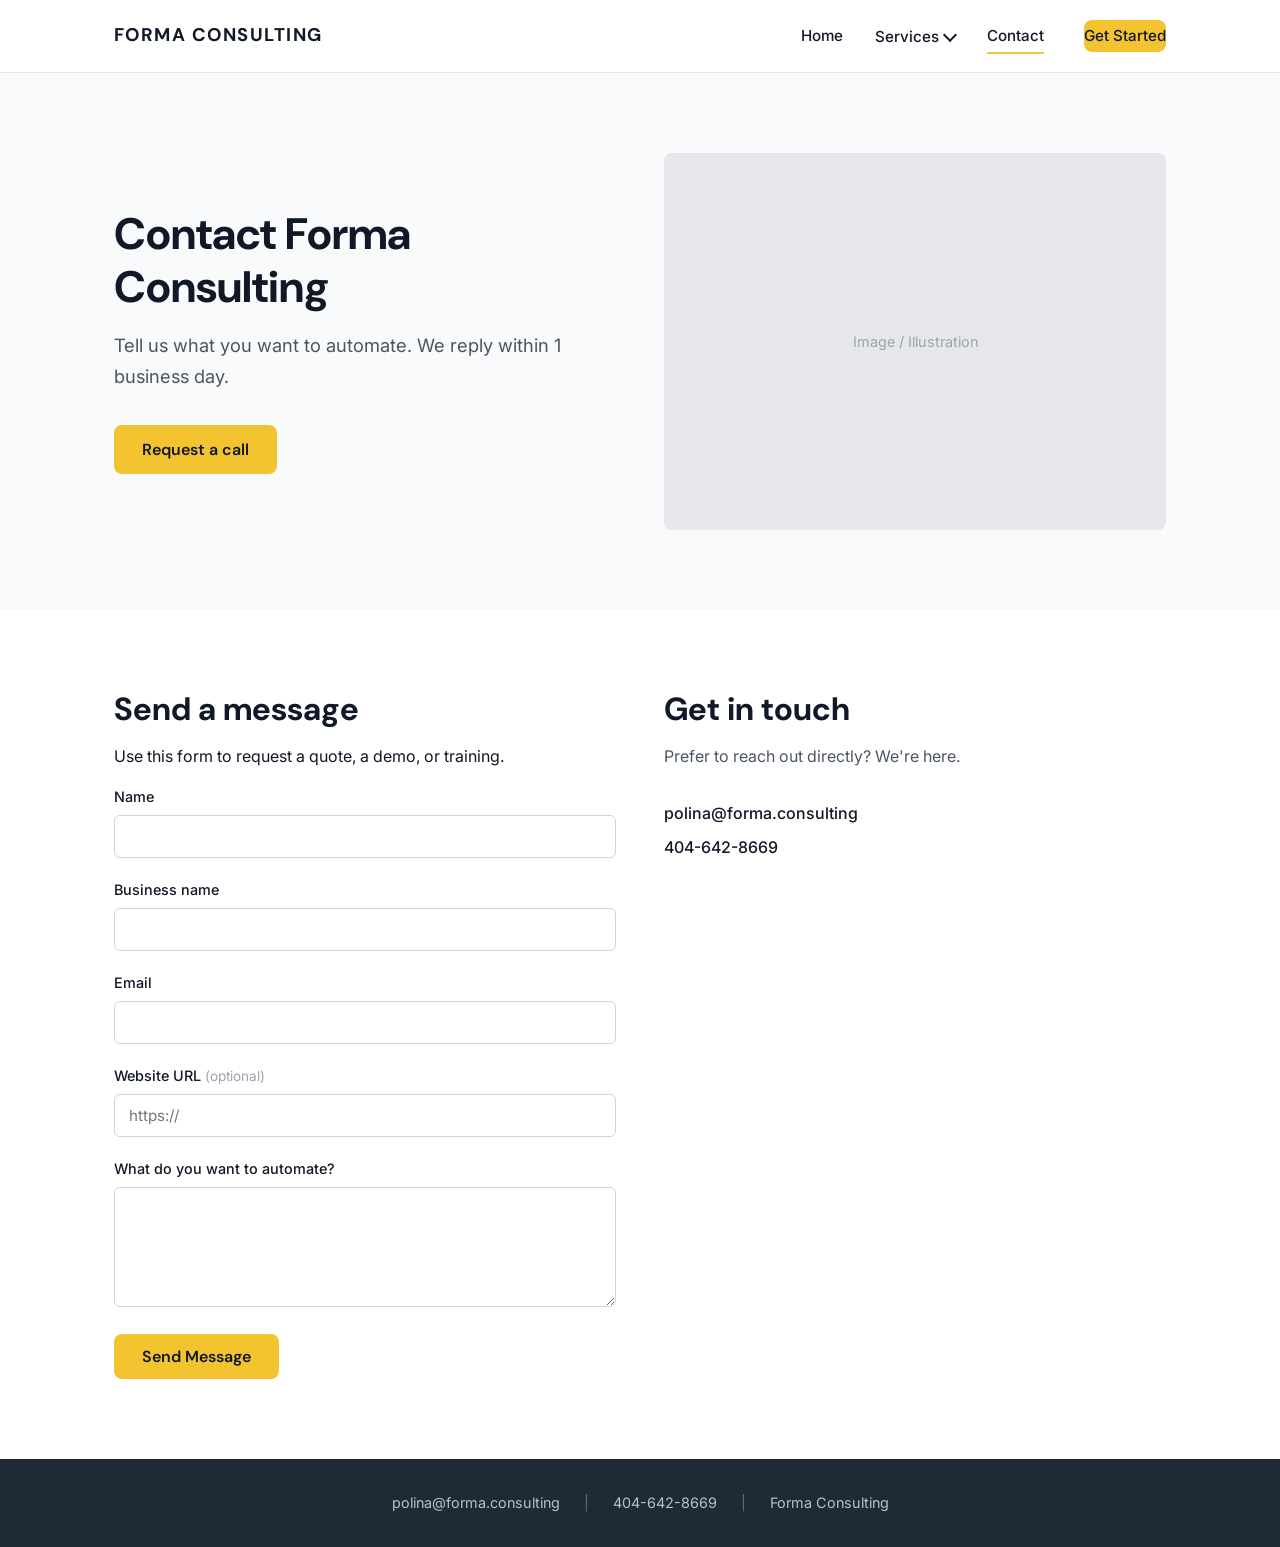
==== contact.html @ 313da45f "initial commit" ====
<!DOCTYPE html>
<html lang="en">
<head>
  <meta charset="UTF-8">
  <meta name="viewport" content="width=device-width, initial-scale=1.0">
  <title>Contact — Forma Consulting</title>
  <meta name="description" content="Tell us what you want to automate. Contact Forma Consulting for a free consultation.">
  <link rel="stylesheet" href="styles.css">
</head>
<body>
  <header class="site-header" role="banner">
    <div class="container nav-inner">
      <a href="index.html" class="logo">FORMA CONSULTING</a>
      <nav class="nav-links" role="navigation" aria-label="Main navigation">
        <a href="index.html">Home</a>
        <div class="dropdown">
          <button class="dropdown-toggle" aria-expanded="false" aria-haspopup="true">Services <span class="dropdown-arrow"></span></button>
          <div class="dropdown-menu" role="menu">
            <a href="services/marketing.html" role="menuitem">Marketing Automation</a>
            <a href="services/sales.html" role="menuitem">Sales Automation</a>
            <a href="services/operations.html" role="menuitem">Operations &amp; Customer Service</a>
            <a href="services/training.html" role="menuitem">Training &amp; Education</a>
          </div>
        </div>
        <a href="contact.html" class="active">Contact</a>
        <a href="contact.html#form" class="btn btn-primary nav-cta">Get Started</a>
      </nav>
      <button class="hamburger" aria-label="Open menu"><span></span><span></span><span></span></button>
    </div>
    <div class="mobile-nav">
      <a href="index.html">Home</a>
      <button class="mobile-services-toggle">Services <span class="dropdown-arrow"></span></button>
      <div class="mobile-dropdown">
        <a href="services/marketing.html">Marketing Automation</a>
        <a href="services/sales.html">Sales Automation</a>
        <a href="services/operations.html">Operations &amp; Customer Service</a>
        <a href="services/training.html">Training &amp; Education</a>
      </div>
      <a href="contact.html" class="active">Contact</a>
      <a href="contact.html#form" class="btn btn-primary">Get Started</a>
    </div>
  </header>

  <section class="hero">
    <div class="container hero-grid">
      <div>
        <h1>Contact Forma Consulting</h1>
        <p class="hero-sub">Tell us what you want to automate. We reply within 1 business day.</p>
        <a href="#form" class="btn btn-primary">Request a call</a>
      </div>
      <div class="hero-image" aria-hidden="true">Image / Illustration</div>
    </div>
  </section>

  <section id="form">
    <div class="container">
      <div class="contact-grid">
        <div>
          <h2>Send a message</h2>
          <p>Use this form to request a quote, a demo, or training.</p>
          <form id="contact-form" novalidate>
            <div class="form-group">
              <label for="name">Name</label>
              <input type="text" id="name" name="name" required autocomplete="name">
            </div>
            <div class="form-group">
              <label for="businessName">Business name</label>
              <input type="text" id="businessName" name="businessName" required autocomplete="organization">
            </div>
            <div class="form-group">
              <label for="email">Email</label>
              <input type="email" id="email" name="email" required autocomplete="email">
            </div>
            <div class="form-group">
              <label for="website">Website URL <span class="optional">(optional)</span></label>
              <input type="url" id="website" name="website" autocomplete="url" placeholder="https://">
            </div>
            <div class="form-group">
              <label for="message">What do you want to automate?</label>
              <textarea id="message" name="message" required></textarea>
            </div>
            <button type="submit" class="btn btn-primary">Send Message</button>
          </form>
          <div class="form-success" role="alert">
            <strong>Message sent!</strong> We'll get back to you within 1 business day.
          </div>
        </div>
        <div class="contact-info">
          <h2>Get in touch</h2>
          <p>Prefer to reach out directly? We're here.</p>
          <div class="contact-details">
            <a href="mailto:polina@forma.consulting">polina@forma.consulting</a>
            <a href="tel:+14046428669">404-642-8669</a>
          </div>
        </div>
      </div>
    </div>
  </section>

  <footer class="site-footer" role="contentinfo">
    <div class="container footer-inner">
      <span>polina@forma.consulting</span><span class="footer-sep">|</span>
      <span>404-642-8669</span><span class="footer-sep">|</span>
      <span>Forma Consulting</span>
    </div>
  </footer>
  <script src="script.js"></script>
</body>
</html>
---- styles.css ----
/* ============================================
   Forma Consulting — Global Styles
   ============================================ */

/* Google Fonts */
@import url('https://fonts.googleapis.com/css2?family=DM+Sans:wght@500;600;700&family=Inter:wght@400;500&display=swap');

/* CSS Custom Properties */
:root {
  --gold: #f4c430;
  --gold-hover: #d9ad1f;
  --slate: #1f2a37;
  --charcoal: #111827;
  --light-gray: #e5e7eb;
  --white: #ffffff;
  --max-width: 1100px;
  --font-heading: 'DM Sans', system-ui, -apple-system, sans-serif;
  --font-body: 'Inter', system-ui, -apple-system, sans-serif;
  --radius: 8px;
  --shadow-card: 0 1px 3px rgba(0,0,0,0.08), 0 1px 2px rgba(0,0,0,0.06);
  --shadow-card-hover: 0 4px 12px rgba(0,0,0,0.1);
  --transition: 0.2s ease;
}

/* Reset */
*, *::before, *::after { box-sizing: border-box; margin: 0; padding: 0; }

html { scroll-behavior: smooth; }

body {
  font-family: var(--font-body);
  font-weight: 400;
  color: var(--charcoal);
  line-height: 1.6;
  background: var(--white);
  -webkit-font-smoothing: antialiased;
}

img { max-width: 100%; display: block; }
a { text-decoration: none; color: inherit; }
ul { list-style: none; }

/* Typography */
h1, h2, h3, h4 {
  font-family: var(--font-heading);
  font-weight: 700;
  line-height: 1.2;
  color: var(--charcoal);
}

h1 { font-size: 2.75rem; }
h2 { font-size: 2rem; margin-bottom: 1rem; }
h3 { font-size: 1.25rem; margin-bottom: 0.5rem; }

p { margin-bottom: 1rem; color: var(--charcoal); }

/* Container */
.container {
  max-width: var(--max-width);
  margin: 0 auto;
  padding: 0 1.5rem;
}

/* Buttons */
.btn {
  display: inline-block;
  font-family: var(--font-heading);
  font-weight: 600;
  font-size: 1rem;
  padding: 0.75rem 1.75rem;
  border-radius: var(--radius);
  border: none;
  cursor: pointer;
  transition: background var(--transition), transform var(--transition);
}

.btn-primary {
  background: var(--gold);
  color: var(--charcoal);
}

.btn-primary:hover {
  background: var(--gold-hover);
  transform: translateY(-1px);
}

.btn-outline {
  background: transparent;
  color: var(--charcoal);
  border: 2px solid var(--charcoal);
}

.btn-outline:hover {
  background: var(--charcoal);
  color: var(--white);
}

/* ============================================
   HEADER / NAV
   ============================================ */
.site-header {
  position: sticky;
  top: 0;
  z-index: 100;
  background: var(--white);
  border-bottom: 1px solid var(--light-gray);
  transition: box-shadow var(--transition);
}

.site-header.scrolled {
  box-shadow: 0 2px 8px rgba(0,0,0,0.06);
}

.nav-inner {
  display: flex;
  align-items: center;
  justify-content: space-between;
  height: 72px;
}

.logo {
  font-family: var(--font-heading);
  font-weight: 700;
  font-size: 1.15rem;
  letter-spacing: 0.08em;
  text-transform: uppercase;
  color: var(--charcoal);
}

.nav-links {
  display: flex;
  align-items: center;
  gap: 2rem;
}

.nav-links a {
  font-family: var(--font-body);
  font-weight: 500;
  font-size: 0.95rem;
  color: var(--charcoal);
  position: relative;
  padding: 0.25rem 0;
  transition: color var(--transition);
}

.nav-links a:hover { color: var(--gold-hover); }

.nav-links a.active::after {
  content: '';
  position: absolute;
  bottom: -2px;
  left: 0;
  right: 0;
  height: 2px;
  background: var(--gold);
  border-radius: 1px;
}

/* Services dropdown */
.dropdown {
  position: relative;
}

.dropdown-toggle {
  display: flex;
  align-items: center;
  gap: 0.35rem;
  cursor: pointer;
  background: none;
  border: none;
  font-family: var(--font-body);
  font-weight: 500;
  font-size: 0.95rem;
  color: var(--charcoal);
  padding: 0.25rem 0;
}

.dropdown-toggle:hover { color: var(--gold-hover); }

.dropdown-toggle.active::after {
  content: '';
  position: absolute;
  bottom: -2px;
  left: 0;
  right: 0;
  height: 2px;
  background: var(--gold);
  border-radius: 1px;
}

.dropdown-arrow {
  width: 10px;
  height: 10px;
  border-right: 2px solid currentColor;
  border-bottom: 2px solid currentColor;
  transform: rotate(45deg);
  margin-top: -3px;
  transition: transform var(--transition);
}

.dropdown.open .dropdown-arrow {
  transform: rotate(-135deg);
  margin-top: 3px;
}

.dropdown-menu {
  position: absolute;
  top: calc(100% + 0.75rem);
  left: 50%;
  transform: translateX(-50%);
  background: var(--white);
  border: 1px solid var(--light-gray);
  border-radius: var(--radius);
  box-shadow: 0 8px 24px rgba(0,0,0,0.1);
  min-width: 240px;
  padding: 0.5rem 0;
  opacity: 0;
  visibility: hidden;
  transition: opacity var(--transition), visibility var(--transition);
}

.dropdown.open .dropdown-menu {
  opacity: 1;
  visibility: visible;
}

.dropdown-menu a {
  display: block;
  padding: 0.6rem 1.25rem;
  font-size: 0.9rem;
  transition: background var(--transition);
}

.dropdown-menu a:hover {
  background: #f9fafb;
  color: var(--gold-hover);
}

.nav-cta {
  margin-left: 0.5rem;
}

/* Hamburger */
.hamburger {
  display: none;
  background: none;
  border: none;
  cursor: pointer;
  width: 28px;
  height: 24px;
  position: relative;
  z-index: 110;
}

.hamburger span {
  display: block;
  width: 100%;
  height: 2px;
  background: var(--charcoal);
  position: absolute;
  left: 0;
  transition: all 0.3s;
}

.hamburger span:nth-child(1) { top: 2px; }
.hamburger span:nth-child(2) { top: 11px; }
.hamburger span:nth-child(3) { top: 20px; }

.hamburger.open span:nth-child(1) { top: 11px; transform: rotate(45deg); }
.hamburger.open span:nth-child(2) { opacity: 0; }
.hamburger.open span:nth-child(3) { top: 11px; transform: rotate(-45deg); }

/* Mobile nav */
.mobile-nav {
  display: none;
  position: fixed;
  top: 72px;
  left: 0;
  right: 0;
  bottom: 0;
  background: var(--white);
  padding: 2rem 1.5rem;
  z-index: 99;
  overflow-y: auto;
}

.mobile-nav.open { display: block; }

.mobile-nav a,
.mobile-nav button {
  display: block;
  font-family: var(--font-body);
  font-weight: 500;
  font-size: 1.1rem;
  color: var(--charcoal);
  padding: 0.75rem 0;
  border: none;
  background: none;
  cursor: pointer;
  width: 100%;
  text-align: left;
}

.mobile-nav a.active { color: var(--gold); }

.mobile-services-toggle {
  display: flex;
  align-items: center;
  justify-content: space-between;
}

.mobile-dropdown {
  display: none;
  padding-left: 1rem;
}

.mobile-dropdown.open { display: block; }

.mobile-dropdown a {
  font-size: 1rem;
  padding: 0.5rem 0;
  color: #4b5563;
}

.mobile-nav .btn {
  margin-top: 1rem;
  text-align: center;
  width: 100%;
}

/* ============================================
   FOOTER
   ============================================ */
.site-footer {
  background: var(--slate);
  color: rgba(255,255,255,0.7);
  padding: 2rem 0;
  margin-top: 0;
}

.footer-inner {
  display: flex;
  align-items: center;
  justify-content: center;
  gap: 1.5rem;
  flex-wrap: wrap;
  font-size: 0.9rem;
}

.footer-sep { color: rgba(255,255,255,0.3); }

/* ============================================
   SECTIONS
   ============================================ */
section { padding: 5rem 0; }

.section-light { background: #f9fafb; }

.section-title {
  text-align: center;
  margin-bottom: 3rem;
}

/* ============================================
   HERO
   ============================================ */
.hero {
  background: #f9fafb;
  padding: 5rem 0;
}

.hero-grid {
  display: grid;
  grid-template-columns: 1fr 1fr;
  gap: 3rem;
  align-items: center;
}

.hero h1 { margin-bottom: 1rem; }

.hero-sub {
  font-size: 1.15rem;
  color: #4b5563;
  margin-bottom: 2rem;
  line-height: 1.7;
}

.hero-image {
  background: var(--light-gray);
  border-radius: var(--radius);
  aspect-ratio: 4/3;
  display: flex;
  align-items: center;
  justify-content: center;
  color: #9ca3af;
  font-size: 0.9rem;
}

/* ============================================
   SERVICE CARDS (Home page)
   ============================================ */
.service-cards {
  display: grid;
  grid-template-columns: repeat(4, 1fr);
  gap: 1.5rem;
}

.service-card {
  background: var(--white);
  border: 1px solid var(--light-gray);
  border-radius: var(--radius);
  padding: 1.75rem;
  transition: box-shadow var(--transition), transform var(--transition);
}

.service-card:hover {
  box-shadow: var(--shadow-card-hover);
  transform: translateY(-2px);
}

.service-card-icon {
  width: 12px;
  height: 12px;
  background: #0d9488;
  border-radius: 50%;
  margin-bottom: 1rem;
}

.service-card h3 {
  font-size: 1.05rem;
  margin-bottom: 0.5rem;
}

.service-card p {
  font-size: 0.9rem;
  color: #4b5563;
  margin-bottom: 1rem;
  line-height: 1.5;
}

.service-card .learn-more {
  font-weight: 500;
  font-size: 0.9rem;
  color: var(--charcoal);
  transition: color var(--transition);
}

.service-card .learn-more:hover { color: var(--gold-hover); }

/* ============================================
   HOW IT WORKS (steps)
   ============================================ */
.steps-grid {
  display: grid;
  grid-template-columns: repeat(3, 1fr);
  gap: 1.5rem;
}

.steps-grid.four-col {
  grid-template-columns: repeat(4, 1fr);
}

.step-card {
  background: var(--white);
  border: 1px solid var(--light-gray);
  border-radius: var(--radius);
  padding: 1.75rem;
}

.step-number {
  font-family: var(--font-heading);
  font-weight: 700;
  font-size: 1rem;
  color: var(--charcoal);
  margin-bottom: 0.5rem;
}

.step-card h3 { font-size: 1rem; margin-bottom: 0.5rem; }
.step-card p { font-size: 0.9rem; color: #4b5563; margin-bottom: 0; }

/* ============================================
   TRUST / PROOF
   ============================================ */
.trust-points {
  display: flex;
  gap: 2.5rem;
  justify-content: center;
  flex-wrap: wrap;
}

.trust-point {
  text-align: center;
  max-width: 280px;
}

.trust-point strong {
  display: block;
  font-family: var(--font-heading);
  font-size: 1.1rem;
  margin-bottom: 0.35rem;
}

.trust-point p {
  font-size: 0.9rem;
  color: #4b5563;
  margin-bottom: 0;
}

/* ============================================
   CTA BANNER
   ============================================ */
.cta-banner {
  background: var(--slate);
  padding: 4rem 0;
  text-align: center;
}

.cta-banner h2 {
  color: var(--white);
  margin-bottom: 1.5rem;
}

.cta-banner p {
  color: rgba(255,255,255,0.7);
  margin-bottom: 1.5rem;
}

/* ============================================
   SERVICE PAGE — Benefits / What You Get
   ============================================ */
.benefits-list {
  max-width: 700px;
}

.benefit-item {
  display: flex;
  align-items: flex-start;
  gap: 0.75rem;
  margin-bottom: 1.25rem;
}

.benefit-dot {
  width: 10px;
  height: 10px;
  min-width: 10px;
  background: #0d9488;
  border-radius: 50%;
  margin-top: 0.45rem;
}

.benefit-item p { margin-bottom: 0; color: var(--charcoal); }

/* ============================================
   CAPABILITY CARDS (Operations page)
   ============================================ */
.capability-cards {
  display: grid;
  grid-template-columns: repeat(3, 1fr);
  gap: 1.5rem;
}

.capability-card {
  background: var(--white);
  border: 1px solid var(--light-gray);
  border-radius: var(--radius);
  padding: 1.75rem;
  text-align: center;
}

.capability-card h3 { margin-bottom: 0.5rem; }
.capability-card p { font-size: 0.9rem; color: #4b5563; margin-bottom: 0; }

/* ============================================
   OFFER BLOCKS (Training page)
   ============================================ */
.offer-blocks {
  display: grid;
  grid-template-columns: repeat(3, 1fr);
  gap: 1.5rem;
}

.offer-block {
  background: var(--white);
  border: 1px solid var(--light-gray);
  border-radius: var(--radius);
  padding: 2rem;
}

.offer-block h3 { margin-bottom: 0.5rem; }
.offer-block p { font-size: 0.9rem; color: #4b5563; margin-bottom: 0; }

/* ============================================
   TESTIMONIAL
   ============================================ */
.testimonial-box {
  background: #f9fafb;
  border: 1px solid var(--light-gray);
  border-radius: var(--radius);
  padding: 2rem;
  max-width: 700px;
}

.testimonial-box blockquote {
  font-size: 1rem;
  font-style: italic;
  color: var(--charcoal);
  margin-bottom: 0.75rem;
  line-height: 1.6;
}

.testimonial-box cite {
  font-style: normal;
  font-size: 0.9rem;
  color: #6b7280;
}

/* ============================================
   CONTACT FORM
   ============================================ */
.contact-grid {
  display: grid;
  grid-template-columns: 1fr 1fr;
  gap: 3rem;
  align-items: start;
}

.contact-info h2 { margin-bottom: 1rem; }

.contact-info p {
  color: #4b5563;
  margin-bottom: 1.5rem;
}

.contact-details {
  margin-top: 2rem;
}

.contact-details a {
  display: block;
  font-weight: 500;
  color: var(--charcoal);
  margin-bottom: 0.5rem;
  transition: color var(--transition);
}

.contact-details a:hover { color: var(--gold-hover); }

.form-group {
  margin-bottom: 1.25rem;
}

.form-group label {
  display: block;
  font-weight: 500;
  font-size: 0.9rem;
  margin-bottom: 0.4rem;
  color: var(--charcoal);
}

.form-group input,
.form-group textarea,
.form-group select {
  width: 100%;
  padding: 0.7rem 0.9rem;
  font-family: var(--font-body);
  font-size: 0.95rem;
  border: 1px solid #d1d5db;
  border-radius: 6px;
  background: var(--white);
  transition: border-color var(--transition), box-shadow var(--transition);
}

.form-group input:focus,
.form-group textarea:focus {
  outline: none;
  border-color: var(--gold);
  box-shadow: 0 0 0 3px rgba(244,196,48,0.15);
}

.form-group textarea { resize: vertical; min-height: 120px; }

.form-group .optional {
  font-weight: 400;
  color: #9ca3af;
  font-size: 0.85rem;
}

.form-success {
  display: none;
  background: #ecfdf5;
  border: 1px solid #a7f3d0;
  border-radius: var(--radius);
  padding: 1.25rem;
  color: #065f46;
  font-weight: 500;
}

.form-success.show { display: block; }

/* ============================================
   RESPONSIVE
   ============================================ */
@media (max-width: 1024px) {
  .service-cards { grid-template-columns: repeat(2, 1fr); }
  .steps-grid.four-col { grid-template-columns: repeat(2, 1fr); }
}

@media (max-width: 768px) {
  h1 { font-size: 2rem; }
  h2 { font-size: 1.5rem; }
  section { padding: 3.5rem 0; }

  /* Nav */
  .nav-links { display: none; }
  .hamburger { display: block; }

  /* Hero */
  .hero { padding: 3rem 0; }
  .hero-grid {
    grid-template-columns: 1fr;
    gap: 2rem;
  }
  .hero-image { order: -1; aspect-ratio: 16/9; }

  /* Cards */
  .service-cards { grid-template-columns: 1fr; }
  .steps-grid { grid-template-columns: 1fr; }
  .steps-grid.four-col { grid-template-columns: 1fr; }
  .capability-cards { grid-template-columns: 1fr; }
  .offer-blocks { grid-template-columns: 1fr; }

  /* Contact */
  .contact-grid { grid-template-columns: 1fr; }

  /* Trust */
  .trust-points { flex-direction: column; align-items: center; }
}

@media (max-width: 480px) {
  h1 { font-size: 1.75rem; }
  .btn { width: 100%; text-align: center; }
}
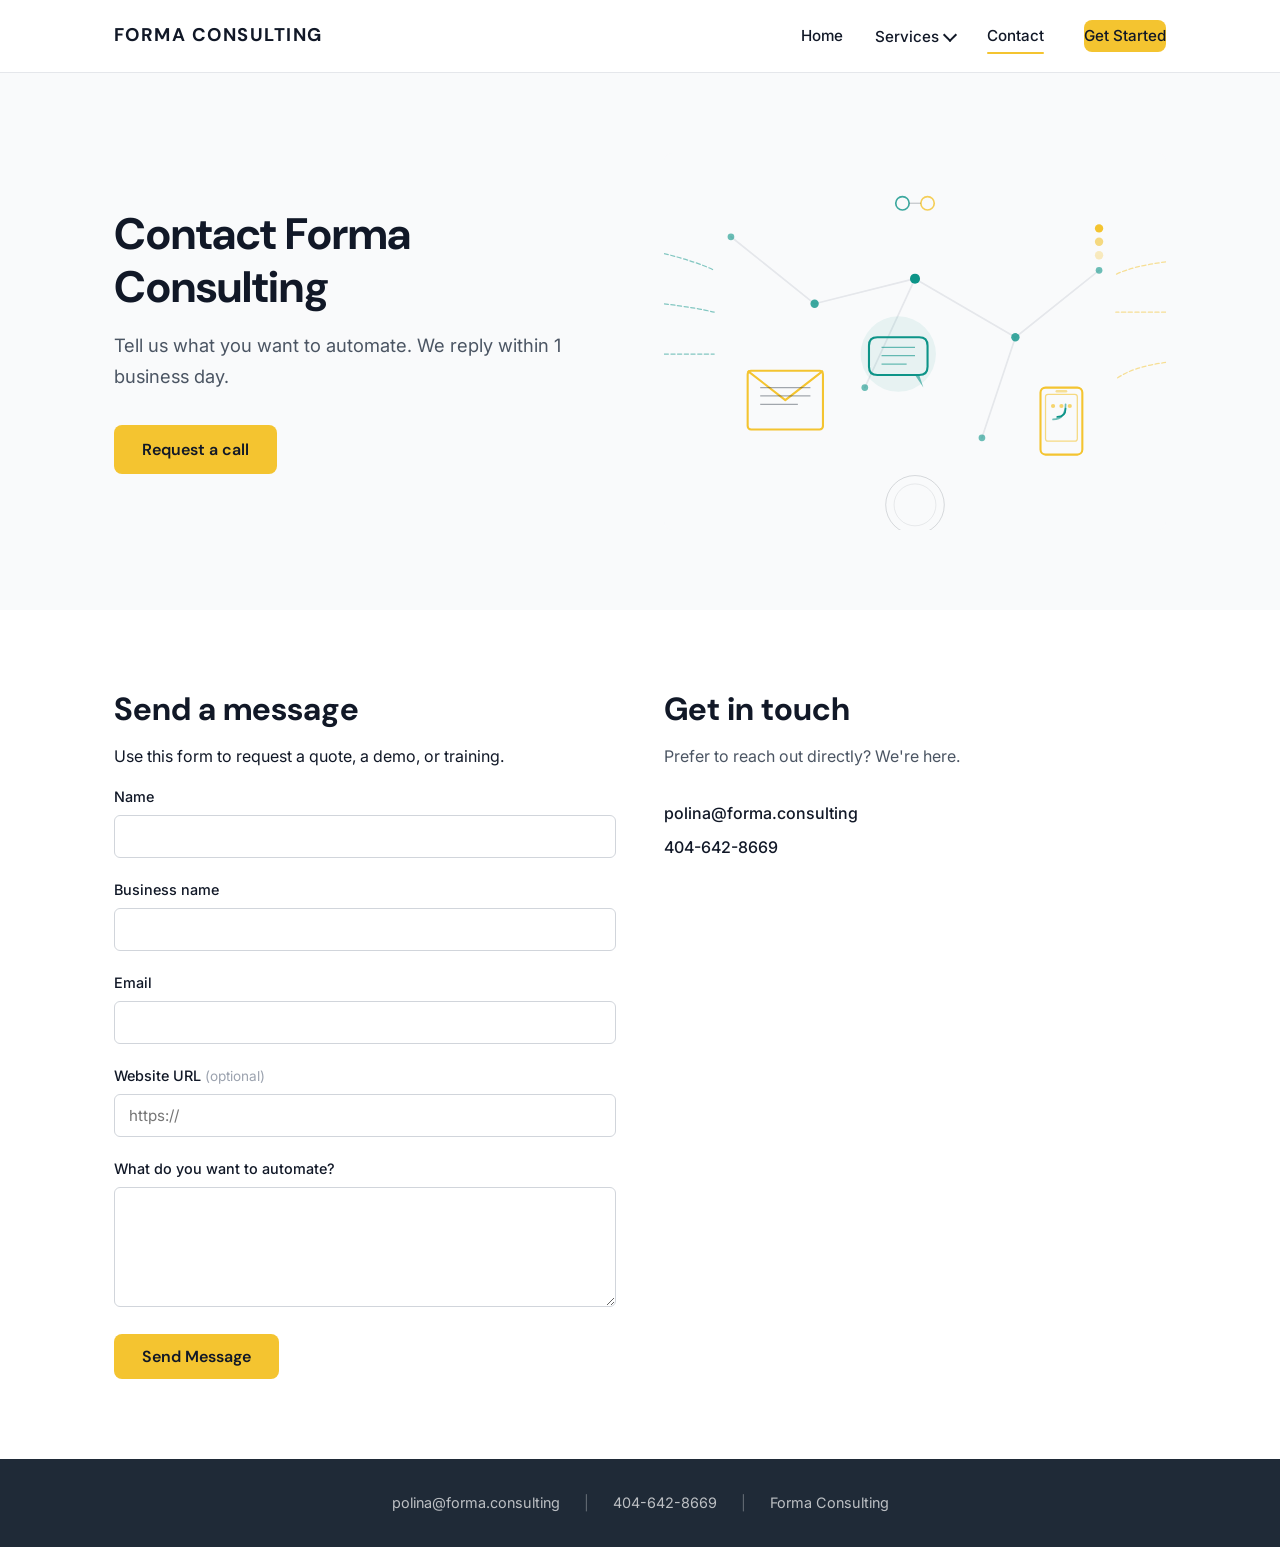
==== commit 87115768: "Add SVG hero illustrations and update HTML references" ====
--- a/contact.html
+++ b/contact.html
@@ -48,7 +48,7 @@
         <p class="hero-sub">Tell us what you want to automate. We reply within 1 business day.</p>
         <a href="#form" class="btn btn-primary">Request a call</a>
       </div>
-      <div class="hero-image" aria-hidden="true">Image / Illustration</div>
+      <img src="images/hero-contact.svg" alt="Contact illustration" class="hero-image">
     </div>
   </section>
 
--- a/styles.css
+++ b/styles.css
@@ -386,14 +386,11 @@
 }
 
 .hero-image {
-  background: var(--light-gray);
   border-radius: var(--radius);
   aspect-ratio: 4/3;
-  display: flex;
-  align-items: center;
-  justify-content: center;
-  color: #9ca3af;
-  font-size: 0.9rem;
+  width: 100%;
+  height: auto;
+  object-fit: contain;
 }
 
 /* ============================================
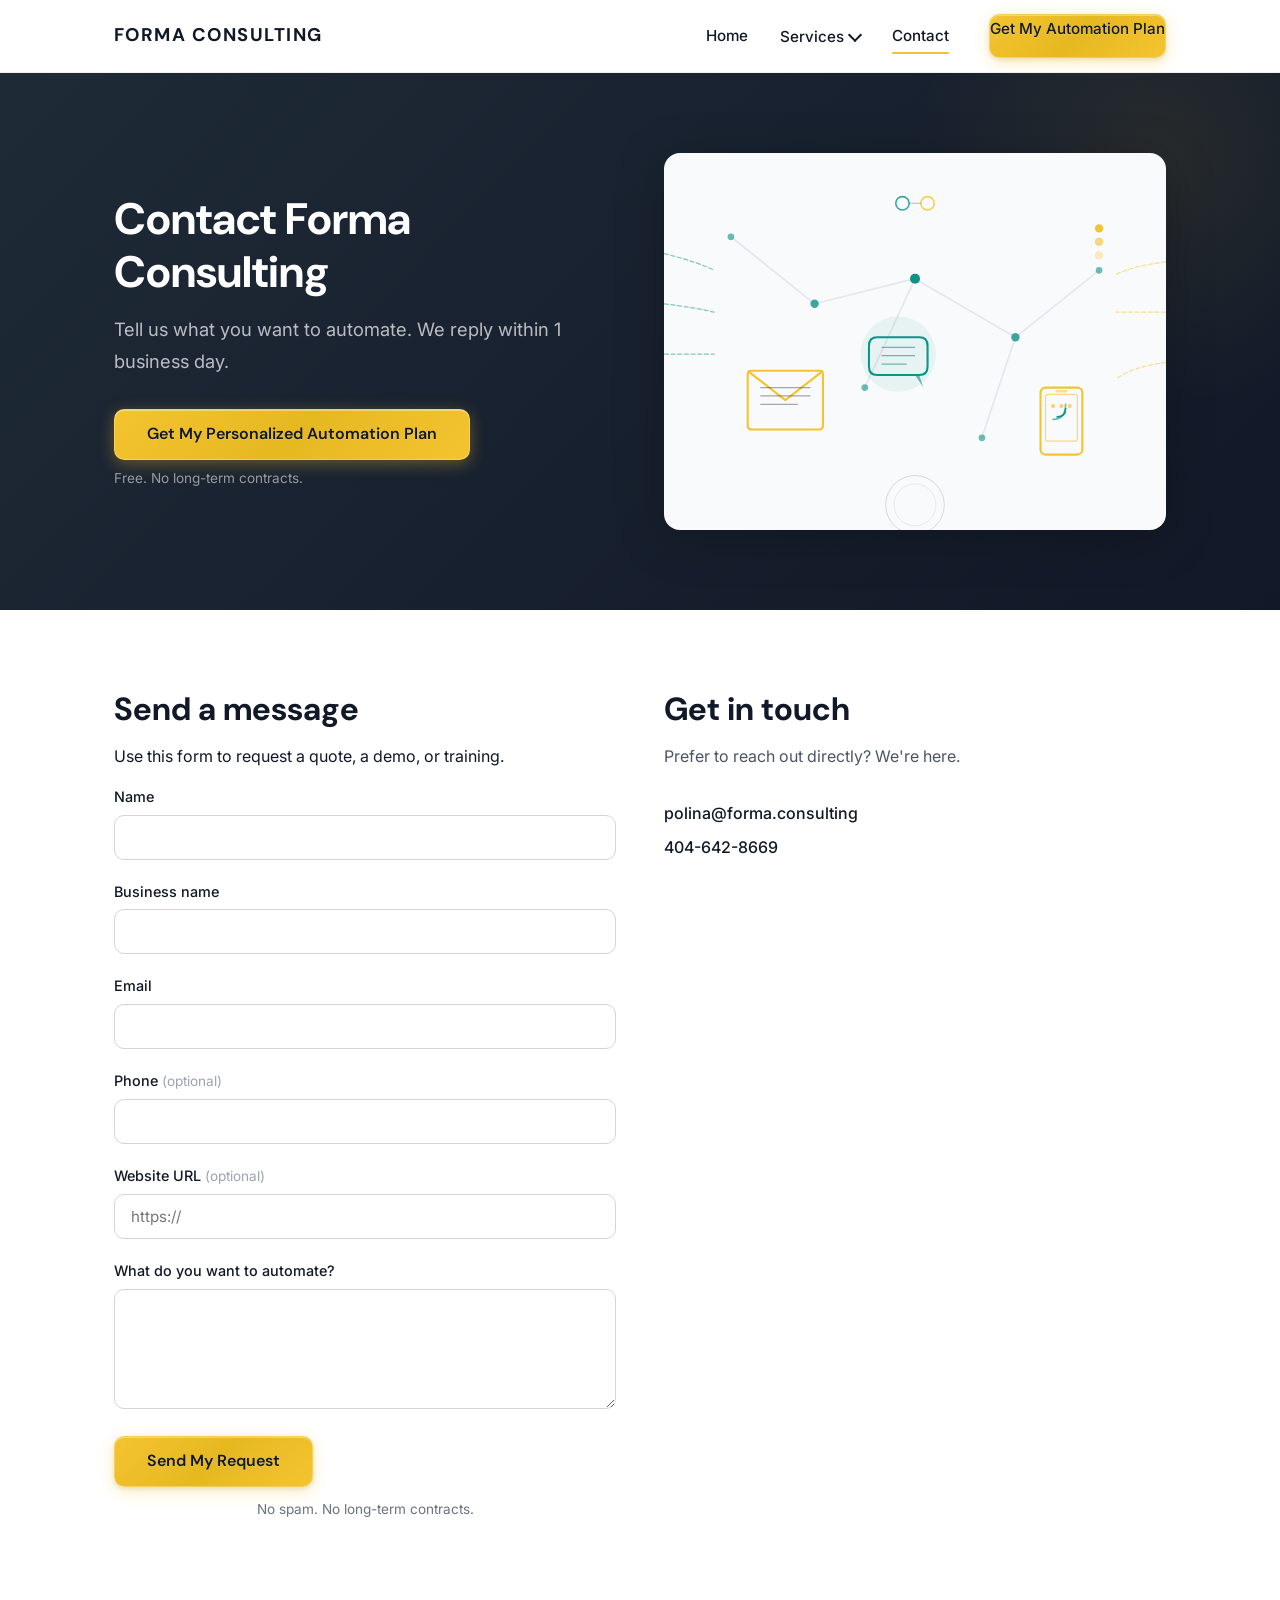
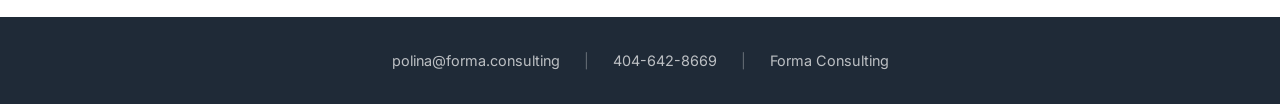
==== commit 482848b8: "V2 visual overhaul: dark heroes, liquid glass CTAs, lead capture forms - Dark slate blue hero backgr" ====
--- a/contact.html
+++ b/contact.html
@@ -23,7 +23,7 @@
           </div>
         </div>
         <a href="contact.html" class="active">Contact</a>
-        <a href="contact.html#form" class="btn btn-primary nav-cta">Get Started</a>
+        <a href="#form" class="btn btn-primary nav-cta">Get My Automation Plan</a>
       </nav>
       <button class="hamburger" aria-label="Open menu"><span></span><span></span><span></span></button>
     </div>
@@ -37,7 +37,7 @@
         <a href="services/training.html">Training &amp; Education</a>
       </div>
       <a href="contact.html" class="active">Contact</a>
-      <a href="contact.html#form" class="btn btn-primary">Get Started</a>
+      <a href="#form" class="btn btn-primary">Get My Automation Plan</a>
     </div>
   </header>
 
@@ -46,7 +46,10 @@
       <div>
         <h1>Contact Forma Consulting</h1>
         <p class="hero-sub">Tell us what you want to automate. We reply within 1 business day.</p>
-        <a href="#form" class="btn btn-primary">Request a call</a>
+        <div class="hero-cta-wrap">
+          <a href="#form" class="btn btn-primary">Get My Personalized Automation Plan</a>
+          <span class="cta-microcopy">Free. No long-term contracts.</span>
+        </div>
       </div>
       <img src="images/hero-contact.svg" alt="Contact illustration" class="hero-image">
     </div>
@@ -58,7 +61,8 @@
         <div>
           <h2>Send a message</h2>
           <p>Use this form to request a quote, a demo, or training.</p>
-          <form id="contact-form" novalidate>
+          <form id="contact-form" name="contact" method="POST" data-netlify="true" novalidate>
+            <input type="hidden" name="form-name" value="contact">
             <div class="form-group">
               <label for="name">Name</label>
               <input type="text" id="name" name="name" required autocomplete="name">
@@ -72,6 +76,10 @@
               <input type="email" id="email" name="email" required autocomplete="email">
             </div>
             <div class="form-group">
+              <label for="phone">Phone <span class="optional">(optional)</span></label>
+              <input type="tel" id="phone" name="phone" autocomplete="tel">
+            </div>
+            <div class="form-group">
               <label for="website">Website URL <span class="optional">(optional)</span></label>
               <input type="url" id="website" name="website" autocomplete="url" placeholder="https://">
             </div>
@@ -79,10 +87,11 @@
               <label for="message">What do you want to automate?</label>
               <textarea id="message" name="message" required></textarea>
             </div>
-            <button type="submit" class="btn btn-primary">Send Message</button>
+            <button type="submit" class="btn btn-primary">Send My Request</button>
+            <p class="form-consent">No spam. No long-term contracts.</p>
           </form>
           <div class="form-success" role="alert">
-            <strong>Message sent!</strong> We'll get back to you within 1 business day.
+            <strong>Got it!</strong> I'll reach out within 1 business day.
           </div>
         </div>
         <div class="contact-info">
--- a/styles.css
+++ b/styles.css
@@ -1,5 +1,6 @@
 /* ============================================
-   Forma Consulting — Global Styles
+   Forma Consulting — Global Styles v2
+   Dark hero, liquid glass buttons, mobile-first
    ============================================ */
 
 /* Google Fonts */
@@ -8,7 +9,8 @@
 /* CSS Custom Properties */
 :root {
   --gold: #f4c430;
-  --gold-hover: #d9ad1f;
+  --gold-hover: #e6b820;
+  --gold-glow: rgba(244, 196, 48, 0.3);
   --slate: #1f2a37;
   --charcoal: #111827;
   --light-gray: #e5e7eb;
@@ -16,15 +18,19 @@
   --max-width: 1100px;
   --font-heading: 'DM Sans', system-ui, -apple-system, sans-serif;
   --font-body: 'Inter', system-ui, -apple-system, sans-serif;
-  --radius: 8px;
+  --radius: 10px;
+  --radius-lg: 16px;
   --shadow-card: 0 1px 3px rgba(0,0,0,0.08), 0 1px 2px rgba(0,0,0,0.06);
-  --shadow-card-hover: 0 4px 12px rgba(0,0,0,0.1);
-  --transition: 0.2s ease;
+  --shadow-card-hover: 0 8px 24px rgba(0,0,0,0.12);
+  --shadow-depth: 0 4px 16px rgba(0,0,0,0.1), 0 1px 4px rgba(0,0,0,0.06);
+  --glass-bg: rgba(255,255,255,0.12);
+  --glass-border: rgba(255,255,255,0.2);
+  --glass-shadow: 0 8px 32px rgba(0,0,0,0.15), inset 0 1px 0 rgba(255,255,255,0.2);
+  --transition: 0.25s cubic-bezier(0.4, 0, 0.2, 1);
 }
 
 /* Reset */
 *, *::before, *::after { box-sizing: border-box; margin: 0; padding: 0; }
-
 html { scroll-behavior: smooth; }
 
 body {
@@ -51,7 +57,6 @@
 h1 { font-size: 2.75rem; }
 h2 { font-size: 2rem; margin-bottom: 1rem; }
 h3 { font-size: 1.25rem; margin-bottom: 0.5rem; }
-
 p { margin-bottom: 1rem; color: var(--charcoal); }
 
 /* Container */
@@ -61,38 +66,110 @@
   padding: 0 1.5rem;
 }
 
-/* Buttons */
+/* ============================================
+   BUTTONS — Liquid Glass Effect
+   ============================================ */
 .btn {
   display: inline-block;
   font-family: var(--font-heading);
   font-weight: 600;
   font-size: 1rem;
-  padding: 0.75rem 1.75rem;
+  padding: 0.875rem 2rem;
   border-radius: var(--radius);
   border: none;
   cursor: pointer;
-  transition: background var(--transition), transform var(--transition);
+  position: relative;
+  overflow: hidden;
+  transition: all var(--transition);
+  min-height: 44px;
+  line-height: 1.3;
 }
 
 .btn-primary {
-  background: var(--gold);
+  background: linear-gradient(135deg, #f4c430 0%, #e6b820 50%, #f4c430 100%);
   color: var(--charcoal);
+  box-shadow: 0 4px 16px rgba(244, 196, 48, 0.35),
+              0 2px 4px rgba(0,0,0,0.1),
+              inset 0 1px 0 rgba(255,255,255,0.35);
+  text-shadow: 0 1px 0 rgba(255,255,255,0.2);
+  border: 1px solid rgba(255,255,255,0.25);
+  backdrop-filter: blur(8px);
+  -webkit-backdrop-filter: blur(8px);
+}
+
+.btn-primary::before {
+  content: '';
+  position: absolute;
+  top: 0;
+  left: -100%;
+  width: 100%;
+  height: 100%;
+  background: linear-gradient(90deg, transparent, rgba(255,255,255,0.25), transparent);
+  transition: left 0.5s ease;
 }
 
 .btn-primary:hover {
-  background: var(--gold-hover);
+  background: linear-gradient(135deg, #e6b820 0%, #d9ad1f 50%, #e6b820 100%);
+  box-shadow: 0 6px 24px rgba(244, 196, 48, 0.45),
+              0 4px 8px rgba(0,0,0,0.12),
+              inset 0 1px 0 rgba(255,255,255,0.4);
+  transform: translateY(-2px);
+}
+
+.btn-primary:hover::before {
+  left: 100%;
+}
+
+.btn-primary:active {
+  transform: translateY(0);
+  box-shadow: 0 2px 8px rgba(244, 196, 48, 0.3),
+              inset 0 2px 4px rgba(0,0,0,0.1);
+}
+
+.btn-secondary {
+  background: rgba(255,255,255,0.1);
+  color: var(--white);
+  border: 1px solid rgba(255,255,255,0.25);
+  backdrop-filter: blur(12px);
+  -webkit-backdrop-filter: blur(12px);
+  box-shadow: 0 4px 16px rgba(0,0,0,0.1),
+              inset 0 1px 0 rgba(255,255,255,0.15);
+}
+
+.btn-secondary:hover {
+  background: rgba(255,255,255,0.18);
+  border-color: rgba(255,255,255,0.35);
+  box-shadow: 0 6px 20px rgba(0,0,0,0.15),
+              inset 0 1px 0 rgba(255,255,255,0.2);
   transform: translateY(-1px);
 }
 
 .btn-outline {
   background: transparent;
   color: var(--charcoal);
-  border: 2px solid var(--charcoal);
+  border: 2px solid var(--light-gray);
+  box-shadow: var(--shadow-card);
 }
 
 .btn-outline:hover {
   background: var(--charcoal);
   color: var(--white);
+  border-color: var(--charcoal);
+  box-shadow: var(--shadow-depth);
+  transform: translateY(-1px);
+}
+
+/* Microcopy under CTA */
+.cta-micro {
+  display: block;
+  font-size: 0.85rem;
+  color: #9ca3af;
+  margin-top: 0.75rem;
+  font-weight: 400;
+}
+
+.hero-dark .cta-micro {
+  color: rgba(255,255,255,0.55);
 }
 
 /* ============================================
@@ -102,13 +179,15 @@
   position: sticky;
   top: 0;
   z-index: 100;
-  background: var(--white);
-  border-bottom: 1px solid var(--light-gray);
+  background: rgba(255,255,255,0.85);
+  backdrop-filter: blur(16px);
+  -webkit-backdrop-filter: blur(16px);
+  border-bottom: 1px solid rgba(0,0,0,0.06);
   transition: box-shadow var(--transition);
 }
 
 .site-header.scrolled {
-  box-shadow: 0 2px 8px rgba(0,0,0,0.06);
+  box-shadow: 0 4px 20px rgba(0,0,0,0.08);
 }
 
 .nav-inner {
@@ -149,17 +228,14 @@
   content: '';
   position: absolute;
   bottom: -2px;
-  left: 0;
-  right: 0;
+  left: 0; right: 0;
   height: 2px;
   background: var(--gold);
   border-radius: 1px;
 }
 
 /* Services dropdown */
-.dropdown {
-  position: relative;
-}
+.dropdown { position: relative; }
 
 .dropdown-toggle {
   display: flex;
@@ -181,16 +257,14 @@
   content: '';
   position: absolute;
   bottom: -2px;
-  left: 0;
-  right: 0;
+  left: 0; right: 0;
   height: 2px;
   background: var(--gold);
   border-radius: 1px;
 }
 
 .dropdown-arrow {
-  width: 10px;
-  height: 10px;
+  width: 10px; height: 10px;
   border-right: 2px solid currentColor;
   border-bottom: 2px solid currentColor;
   transform: rotate(45deg);
@@ -208,10 +282,12 @@
   top: calc(100% + 0.75rem);
   left: 50%;
   transform: translateX(-50%);
-  background: var(--white);
-  border: 1px solid var(--light-gray);
-  border-radius: var(--radius);
-  box-shadow: 0 8px 24px rgba(0,0,0,0.1);
+  background: rgba(255,255,255,0.95);
+  backdrop-filter: blur(20px);
+  -webkit-backdrop-filter: blur(20px);
+  border: 1px solid rgba(0,0,0,0.08);
+  border-radius: var(--radius-lg);
+  box-shadow: 0 12px 40px rgba(0,0,0,0.12);
   min-width: 240px;
   padding: 0.5rem 0;
   opacity: 0;
@@ -226,19 +302,17 @@
 
 .dropdown-menu a {
   display: block;
-  padding: 0.6rem 1.25rem;
+  padding: 0.7rem 1.25rem;
   font-size: 0.9rem;
   transition: background var(--transition);
 }
 
 .dropdown-menu a:hover {
-  background: #f9fafb;
+  background: rgba(244, 196, 48, 0.08);
   color: var(--gold-hover);
 }
 
-.nav-cta {
-  margin-left: 0.5rem;
-}
+.nav-cta { margin-left: 0.5rem; }
 
 /* Hamburger */
 .hamburger {
@@ -246,16 +320,14 @@
   background: none;
   border: none;
   cursor: pointer;
-  width: 28px;
-  height: 24px;
+  width: 28px; height: 24px;
   position: relative;
   z-index: 110;
 }
 
 .hamburger span {
   display: block;
-  width: 100%;
-  height: 2px;
+  width: 100%; height: 2px;
   background: var(--charcoal);
   position: absolute;
   left: 0;
@@ -275,10 +347,10 @@
   display: none;
   position: fixed;
   top: 72px;
-  left: 0;
-  right: 0;
-  bottom: 0;
-  background: var(--white);
+  left: 0; right: 0; bottom: 0;
+  background: rgba(255,255,255,0.97);
+  backdrop-filter: blur(20px);
+  -webkit-backdrop-filter: blur(20px);
   padding: 2rem 1.5rem;
   z-index: 99;
   overflow-y: auto;
@@ -293,7 +365,8 @@
   font-weight: 500;
   font-size: 1.1rem;
   color: var(--charcoal);
-  padding: 0.75rem 0;
+  padding: 0.875rem 0;
+  min-height: 44px;
   border: none;
   background: none;
   cursor: pointer;
@@ -318,12 +391,13 @@
 
 .mobile-dropdown a {
   font-size: 1rem;
-  padding: 0.5rem 0;
+  padding: 0.625rem 0;
+  min-height: 44px;
   color: #4b5563;
 }
 
 .mobile-nav .btn {
-  margin-top: 1rem;
+  margin-top: 1.5rem;
   text-align: center;
   width: 100%;
 }
@@ -353,7 +427,6 @@
    SECTIONS
    ============================================ */
 section { padding: 5rem 0; }
-
 .section-light { background: #f9fafb; }
 
 .section-title {
@@ -362,11 +435,26 @@
 }
 
 /* ============================================
-   HERO
+   HERO — Dark Slate Background
    ============================================ */
 .hero {
-  background: #f9fafb;
+  background: linear-gradient(135deg, var(--slate) 0%, var(--charcoal) 100%);
   padding: 5rem 0;
+  position: relative;
+  overflow: hidden;
+}
+
+/* Subtle gradient orb decoration */
+.hero::before {
+  content: '';
+  position: absolute;
+  top: -30%;
+  right: -10%;
+  width: 500px;
+  height: 500px;
+  background: radial-gradient(circle, rgba(244, 196, 48, 0.08) 0%, transparent 70%);
+  border-radius: 50%;
+  pointer-events: none;
 }
 
 .hero-grid {
@@ -376,21 +464,25 @@
   align-items: center;
 }
 
-.hero h1 { margin-bottom: 1rem; }
+.hero h1 {
+  margin-bottom: 1rem;
+  color: var(--white);
+}
 
 .hero-sub {
   font-size: 1.15rem;
-  color: #4b5563;
+  color: rgba(255,255,255,0.7);
   margin-bottom: 2rem;
   line-height: 1.7;
 }
 
 .hero-image {
-  border-radius: var(--radius);
+  border-radius: var(--radius-lg);
   aspect-ratio: 4/3;
   width: 100%;
   height: auto;
   object-fit: contain;
+  filter: drop-shadow(0 8px 24px rgba(0,0,0,0.2));
 }
 
 /* ============================================
@@ -405,28 +497,26 @@
 .service-card {
   background: var(--white);
   border: 1px solid var(--light-gray);
-  border-radius: var(--radius);
+  border-radius: var(--radius-lg);
   padding: 1.75rem;
-  transition: box-shadow var(--transition), transform var(--transition);
+  transition: all var(--transition);
+  box-shadow: var(--shadow-card);
 }
 
 .service-card:hover {
   box-shadow: var(--shadow-card-hover);
-  transform: translateY(-2px);
+  transform: translateY(-4px);
+  border-color: rgba(244, 196, 48, 0.3);
 }
 
 .service-card-icon {
-  width: 12px;
-  height: 12px;
+  width: 12px; height: 12px;
   background: #0d9488;
   border-radius: 50%;
   margin-bottom: 1rem;
 }
 
-.service-card h3 {
-  font-size: 1.05rem;
-  margin-bottom: 0.5rem;
-}
+.service-card h3 { font-size: 1.05rem; margin-bottom: 0.5rem; }
 
 .service-card p {
   font-size: 0.9rem;
@@ -460,15 +550,22 @@
 .step-card {
   background: var(--white);
   border: 1px solid var(--light-gray);
-  border-radius: var(--radius);
+  border-radius: var(--radius-lg);
   padding: 1.75rem;
+  box-shadow: var(--shadow-card);
+  transition: all var(--transition);
+}
+
+.step-card:hover {
+  box-shadow: var(--shadow-depth);
+  transform: translateY(-2px);
 }
 
 .step-number {
   font-family: var(--font-heading);
   font-weight: 700;
   font-size: 1rem;
-  color: var(--charcoal);
+  color: var(--gold);
   margin-bottom: 0.5rem;
 }
 
@@ -497,19 +594,29 @@
   margin-bottom: 0.35rem;
 }
 
-.trust-point p {
-  font-size: 0.9rem;
-  color: #4b5563;
-  margin-bottom: 0;
-}
+.trust-point p { font-size: 0.9rem; color: #4b5563; margin-bottom: 0; }
 
 /* ============================================
    CTA BANNER
    ============================================ */
 .cta-banner {
-  background: var(--slate);
+  background: linear-gradient(135deg, var(--slate) 0%, var(--charcoal) 100%);
   padding: 4rem 0;
   text-align: center;
+  position: relative;
+  overflow: hidden;
+}
+
+.cta-banner::before {
+  content: '';
+  position: absolute;
+  bottom: -40%;
+  left: -10%;
+  width: 400px;
+  height: 400px;
+  background: radial-gradient(circle, rgba(244, 196, 48, 0.06) 0%, transparent 70%);
+  border-radius: 50%;
+  pointer-events: none;
 }
 
 .cta-banner h2 {
@@ -522,12 +629,17 @@
   margin-bottom: 1.5rem;
 }
 
+.cta-buttons {
+  display: flex;
+  gap: 1rem;
+  justify-content: center;
+  flex-wrap: wrap;
+}
+
 /* ============================================
    SERVICE PAGE — Benefits / What You Get
    ============================================ */
-.benefits-list {
-  max-width: 700px;
-}
+.benefits-list { max-width: 700px; }
 
 .benefit-item {
   display: flex;
@@ -537,9 +649,7 @@
 }
 
 .benefit-dot {
-  width: 10px;
-  height: 10px;
-  min-width: 10px;
+  width: 10px; height: 10px; min-width: 10px;
   background: #0d9488;
   border-radius: 50%;
   margin-top: 0.45rem;
@@ -559,9 +669,16 @@
 .capability-card {
   background: var(--white);
   border: 1px solid var(--light-gray);
-  border-radius: var(--radius);
+  border-radius: var(--radius-lg);
   padding: 1.75rem;
   text-align: center;
+  box-shadow: var(--shadow-card);
+  transition: all var(--transition);
+}
+
+.capability-card:hover {
+  box-shadow: var(--shadow-depth);
+  transform: translateY(-2px);
 }
 
 .capability-card h3 { margin-bottom: 0.5rem; }
@@ -579,8 +696,15 @@
 .offer-block {
   background: var(--white);
   border: 1px solid var(--light-gray);
-  border-radius: var(--radius);
+  border-radius: var(--radius-lg);
   padding: 2rem;
+  box-shadow: var(--shadow-card);
+  transition: all var(--transition);
+}
+
+.offer-block:hover {
+  box-shadow: var(--shadow-depth);
+  transform: translateY(-2px);
 }
 
 .offer-block h3 { margin-bottom: 0.5rem; }
@@ -590,11 +714,12 @@
    TESTIMONIAL
    ============================================ */
 .testimonial-box {
-  background: #f9fafb;
+  background: var(--white);
   border: 1px solid var(--light-gray);
-  border-radius: var(--radius);
+  border-radius: var(--radius-lg);
   padding: 2rem;
   max-width: 700px;
+  box-shadow: var(--shadow-card);
 }
 
 .testimonial-box blockquote {
@@ -612,7 +737,244 @@
 }
 
 /* ============================================
-   CONTACT FORM
+   LEAD CAPTURE FORM (site-wide component)
+   ============================================ */
+.lead-capture {
+  background: linear-gradient(135deg, var(--slate) 0%, var(--charcoal) 100%);
+  padding: 4.5rem 0;
+  position: relative;
+  overflow: hidden;
+}
+
+.lead-capture::before {
+  content: '';
+  position: absolute;
+  top: -20%;
+  right: -5%;
+  width: 400px;
+  height: 400px;
+  background: radial-gradient(circle, rgba(244, 196, 48, 0.06) 0%, transparent 70%);
+  border-radius: 50%;
+  pointer-events: none;
+}
+
+.lead-capture-inner {
+  max-width: 640px;
+  margin: 0 auto;
+  text-align: center;
+}
+
+.lead-capture h2 {
+  color: var(--white);
+  margin-bottom: 0.75rem;
+}
+
+.lead-capture .lead-sub {
+  color: rgba(255,255,255,0.65);
+  margin-bottom: 2rem;
+  font-size: 1.05rem;
+}
+
+.lead-capture-form {
+  text-align: left;
+}
+
+.lead-capture-form .form-group { margin-bottom: 1.25rem; }
+
+.lead-capture-form label {
+  display: block;
+  font-weight: 500;
+  font-size: 0.9rem;
+  margin-bottom: 0.4rem;
+  color: rgba(255,255,255,0.85);
+}
+
+.lead-capture-form input,
+.lead-capture-form textarea {
+  width: 100%;
+  padding: 0.75rem 1rem;
+  font-family: var(--font-body);
+  font-size: 0.95rem;
+  border: 1px solid rgba(255,255,255,0.15);
+  border-radius: var(--radius);
+  background: rgba(255,255,255,0.08);
+  color: var(--white);
+  transition: border-color var(--transition), box-shadow var(--transition), background var(--transition);
+}
+
+.lead-capture-form input::placeholder,
+.lead-capture-form textarea::placeholder {
+  color: rgba(255,255,255,0.35);
+}
+
+.lead-capture-form input:focus,
+.lead-capture-form textarea:focus {
+  outline: none;
+  border-color: var(--gold);
+  background: rgba(255,255,255,0.12);
+  box-shadow: 0 0 0 3px rgba(244,196,48,0.15);
+}
+
+.lead-capture-form textarea { resize: vertical; min-height: 100px; }
+
+.lead-capture-form .optional {
+  font-weight: 400;
+  color: rgba(255,255,255,0.4);
+  font-size: 0.85rem;
+}
+
+.lead-capture-form .btn-primary {
+  width: 100%;
+  text-align: center;
+  margin-top: 0.5rem;
+}
+
+.lead-form-micro {
+  text-align: center;
+  font-size: 0.85rem;
+  color: rgba(255,255,255,0.45);
+  margin-top: 0.75rem;
+}
+
+.lead-form-success {
+  display: none;
+  text-align: center;
+  padding: 2rem;
+  color: var(--white);
+}
+
+.lead-form-success.show { display: block; }
+
+.lead-form-success strong {
+  display: block;
+  font-size: 1.15rem;
+  margin-bottom: 0.5rem;
+  color: var(--gold);
+}
+
+/* ============================================
+   HERO CTA WRAPPER + MICROCOPY
+   ============================================ */
+.hero-cta-wrap {
+  display: flex;
+  flex-direction: column;
+  align-items: flex-start;
+  gap: 0.5rem;
+}
+
+.cta-microcopy {
+  font-size: 0.85rem;
+  color: rgba(255,255,255,0.55);
+  font-weight: 400;
+}
+
+/* Lead-capture form — use parent scoping for dark inputs */
+.lead-capture .lead-capture-sub {
+  color: rgba(255,255,255,0.65);
+  margin-bottom: 2rem;
+  font-size: 1.05rem;
+}
+
+.lead-form {
+  text-align: left;
+  max-width: 640px;
+  margin: 0 auto;
+}
+
+.lead-form-fields {
+  display: grid;
+  grid-template-columns: 1fr 1fr;
+  gap: 1rem 1.5rem;
+}
+
+.lead-form-fields .form-group { margin-bottom: 0; }
+
+.lead-form-fields .form-group-wide {
+  grid-column: 1 / -1;
+}
+
+.lead-capture label {
+  display: block;
+  font-weight: 500;
+  font-size: 0.9rem;
+  margin-bottom: 0.4rem;
+  color: rgba(255,255,255,0.85);
+}
+
+.lead-capture input,
+.lead-capture textarea {
+  width: 100%;
+  padding: 0.75rem 1rem;
+  font-family: var(--font-body);
+  font-size: 0.95rem;
+  border: 1px solid rgba(255,255,255,0.15);
+  border-radius: var(--radius);
+  background: rgba(255,255,255,0.08);
+  color: var(--white);
+  transition: border-color var(--transition), box-shadow var(--transition), background var(--transition);
+}
+
+.lead-capture input::placeholder,
+.lead-capture textarea::placeholder {
+  color: rgba(255,255,255,0.35);
+}
+
+.lead-capture input:focus,
+.lead-capture textarea:focus {
+  outline: none;
+  border-color: var(--gold);
+  background: rgba(255,255,255,0.12);
+  box-shadow: 0 0 0 3px rgba(244,196,48,0.15);
+}
+
+.lead-capture textarea { resize: vertical; min-height: 100px; }
+
+.lead-capture .optional {
+  font-weight: 400;
+  color: rgba(255,255,255,0.4);
+  font-size: 0.85rem;
+}
+
+.lead-capture .btn-primary {
+  width: 100%;
+  text-align: center;
+  margin-top: 1rem;
+}
+
+.form-consent {
+  text-align: center;
+  font-size: 0.85rem;
+  color: rgba(255,255,255,0.45);
+  margin-top: 0.75rem;
+}
+
+/* Dark-bg form success (inside lead-capture) */
+.lead-capture .form-success {
+  display: none;
+  text-align: center;
+  padding: 2rem;
+  color: var(--white);
+  background: transparent;
+  border: none;
+}
+
+.lead-capture .form-success.show { display: block; }
+
+.lead-capture .form-success strong {
+  display: block;
+  font-size: 1.15rem;
+  margin-bottom: 0.5rem;
+  color: var(--gold);
+}
+
+/* Contact page form consent (light bg) */
+#contact-form .form-consent,
+section#form .form-consent {
+  color: #6b7280;
+}
+
+/* ============================================
+   CONTACT FORM (Contact page)
    ============================================ */
 .contact-grid {
   display: grid;
@@ -628,9 +990,7 @@
   margin-bottom: 1.5rem;
 }
 
-.contact-details {
-  margin-top: 2rem;
-}
+.contact-details { margin-top: 2rem; }
 
 .contact-details a {
   display: block;
@@ -642,9 +1002,7 @@
 
 .contact-details a:hover { color: var(--gold-hover); }
 
-.form-group {
-  margin-bottom: 1.25rem;
-}
+.form-group { margin-bottom: 1.25rem; }
 
 .form-group label {
   display: block;
@@ -658,11 +1016,11 @@
 .form-group textarea,
 .form-group select {
   width: 100%;
-  padding: 0.7rem 0.9rem;
+  padding: 0.75rem 1rem;
   font-family: var(--font-body);
   font-size: 0.95rem;
   border: 1px solid #d1d5db;
-  border-radius: 6px;
+  border-radius: var(--radius);
   background: var(--white);
   transition: border-color var(--transition), box-shadow var(--transition);
 }
@@ -695,7 +1053,7 @@
 .form-success.show { display: block; }
 
 /* ============================================
-   RESPONSIVE
+   RESPONSIVE — Mobile First
    ============================================ */
 @media (max-width: 1024px) {
   .service-cards { grid-template-columns: repeat(2, 1fr); }
@@ -705,19 +1063,40 @@
 @media (max-width: 768px) {
   h1 { font-size: 2rem; }
   h2 { font-size: 1.5rem; }
-  section { padding: 3.5rem 0; }
+  section { padding: 3rem 0; }
 
   /* Nav */
   .nav-links { display: none; }
   .hamburger { display: block; }
 
-  /* Hero */
-  .hero { padding: 3rem 0; }
+  /* Hero — CTA above fold */
+  .hero { padding: 2.5rem 0; }
   .hero-grid {
     grid-template-columns: 1fr;
-    gap: 2rem;
+    gap: 1.5rem;
   }
-  .hero-image { order: -1; aspect-ratio: 16/9; }
+  .hero h1 { font-size: 1.85rem; }
+  .hero-image {
+    order: 1;
+    max-height: 200px;
+    aspect-ratio: auto;
+    margin: 0 auto;
+  }
+
+  /* Full-width CTA on mobile */
+  .btn-primary,
+  .hero .btn,
+  .cta-banner .btn,
+  .lead-capture .btn {
+    width: 100%;
+    text-align: center;
+    padding: 1rem 1.5rem;
+  }
+
+  .cta-buttons {
+    flex-direction: column;
+    align-items: stretch;
+  }
 
   /* Cards */
   .service-cards { grid-template-columns: 1fr; }
@@ -731,9 +1110,15 @@
 
   /* Trust */
   .trust-points { flex-direction: column; align-items: center; }
+
+  /* Lead capture */
+  .lead-capture { padding: 3rem 0; }
+  .lead-form-fields { grid-template-columns: 1fr; }
 }
 
 @media (max-width: 480px) {
-  h1 { font-size: 1.75rem; }
-  .btn { width: 100%; text-align: center; }
-}
+  h1 { font-size: 1.65rem; }
+  .hero { padding: 2rem 0; }
+  .hero-sub { font-size: 1rem; margin-bottom: 1.5rem; }
+  .hero-image { max-height: 160px; }
+}
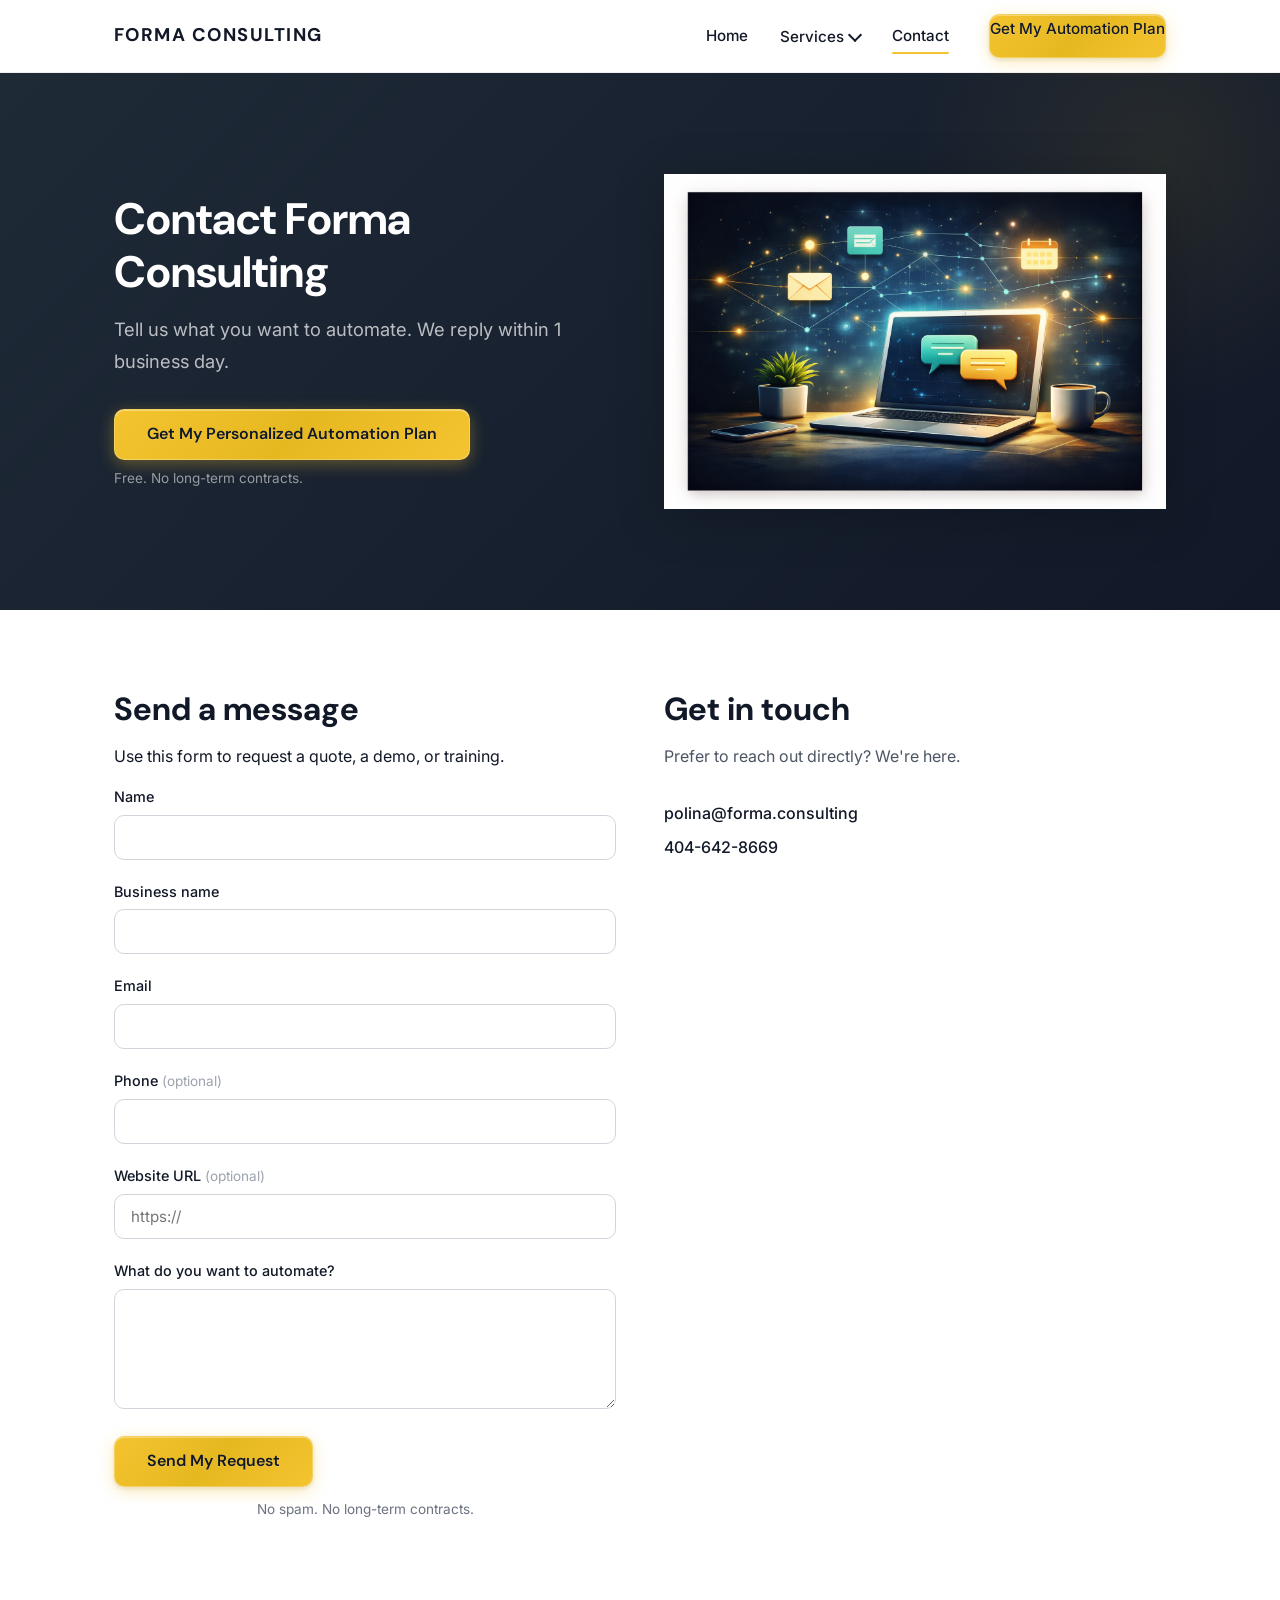
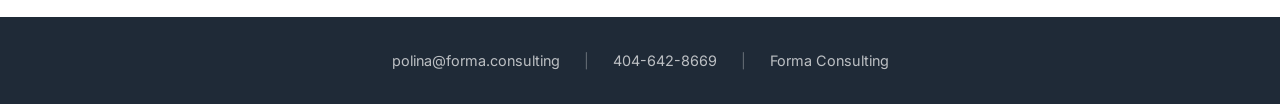
==== commit 1db6639d: "Add hero images, replace SVGs with PNGs" ====
--- a/contact.html
+++ b/contact.html
@@ -51,7 +51,7 @@
           <span class="cta-microcopy">Free. No long-term contracts.</span>
         </div>
       </div>
-      <img src="images/hero-contact.svg" alt="Contact illustration" class="hero-image">
+      <img src="images/hero-contact.png" alt="Contact illustration" class="hero-image">
     </div>
   </section>
 
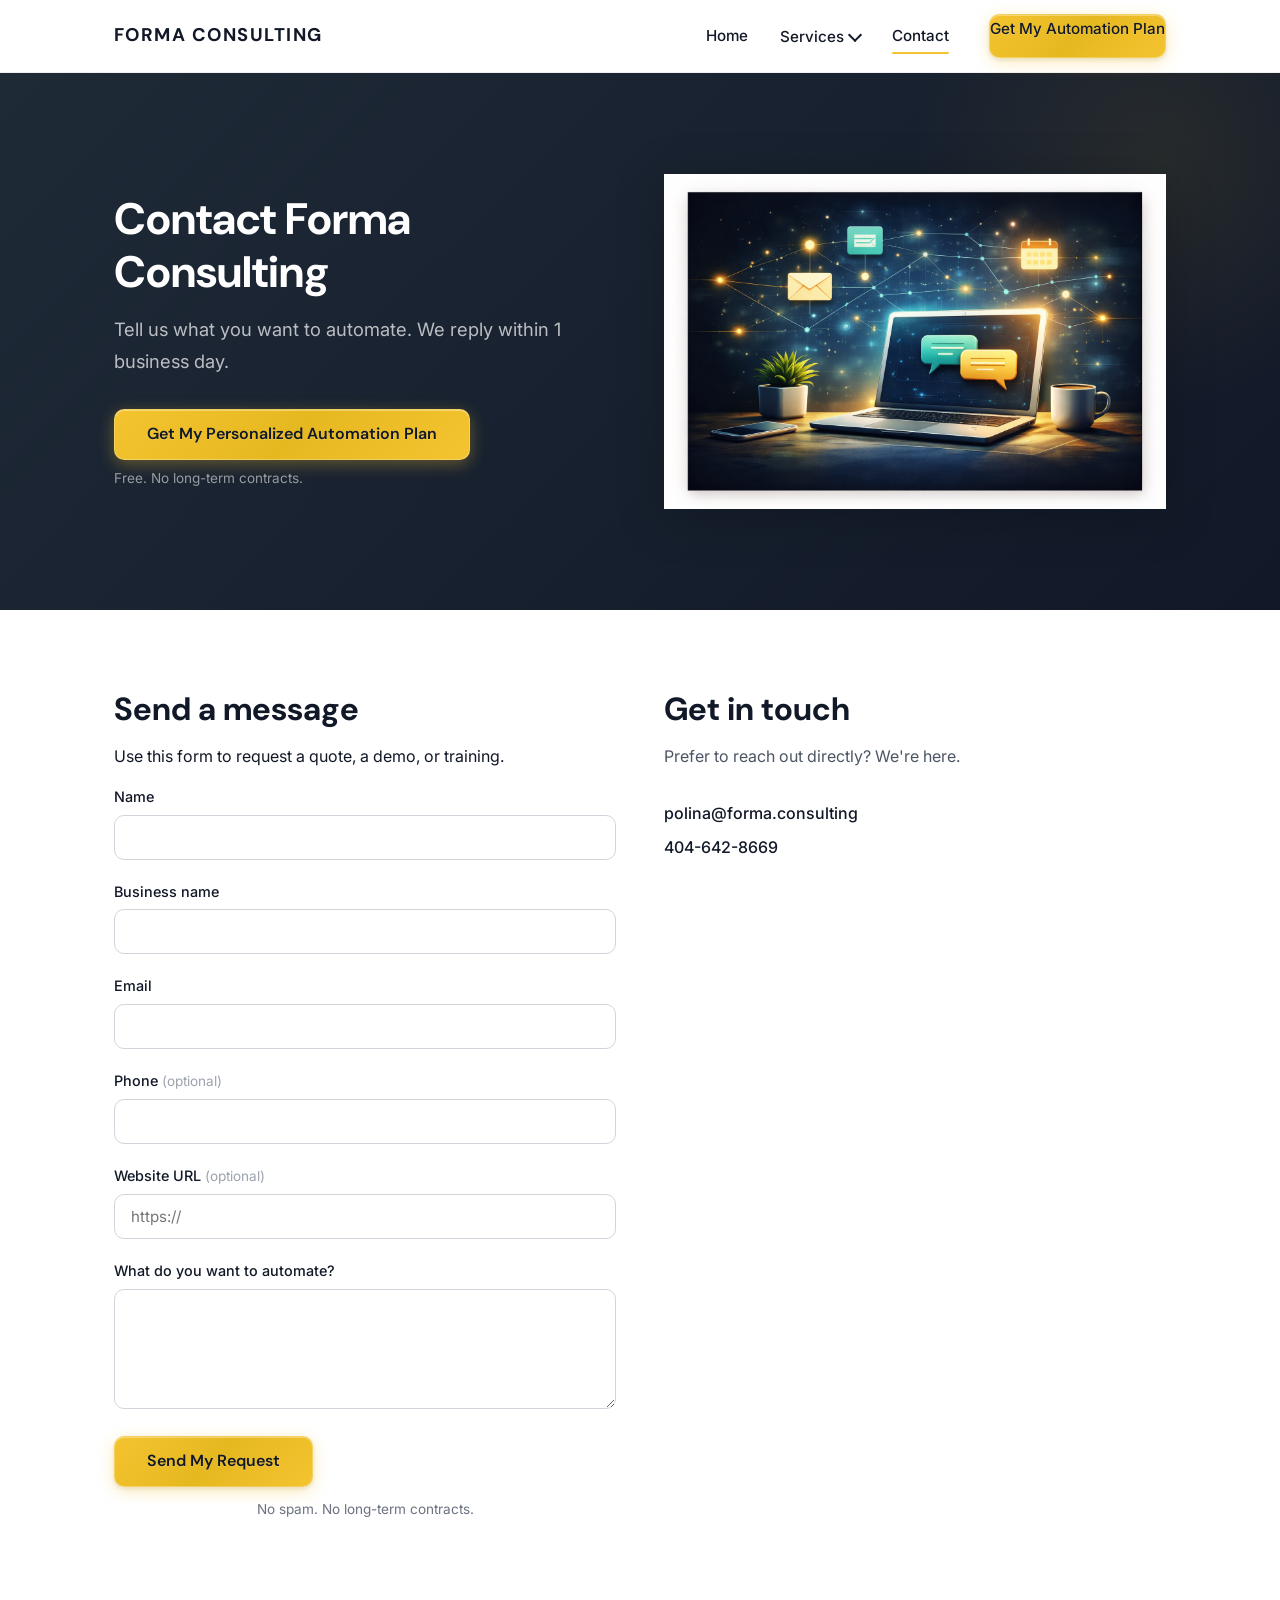
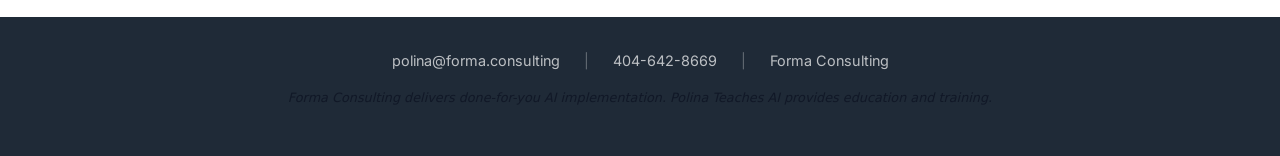
==== commit 925bf381: "Tighten copy: done-for-you framing, Polina Teaches AI separation" ====
--- a/contact.html
+++ b/contact.html
@@ -19,7 +19,7 @@
             <a href="services/marketing.html" role="menuitem">Marketing Automation</a>
             <a href="services/sales.html" role="menuitem">Sales Automation</a>
             <a href="services/operations.html" role="menuitem">Operations &amp; Customer Service</a>
-            <a href="services/training.html" role="menuitem">Training &amp; Education</a>
+            <a href="services/training.html" role="menuitem">AI Training</a>
           </div>
         </div>
         <a href="contact.html" class="active">Contact</a>
@@ -34,7 +34,7 @@
         <a href="services/marketing.html">Marketing Automation</a>
         <a href="services/sales.html">Sales Automation</a>
         <a href="services/operations.html">Operations &amp; Customer Service</a>
-        <a href="services/training.html">Training &amp; Education</a>
+        <a href="services/training.html">AI Training</a>
       </div>
       <a href="contact.html" class="active">Contact</a>
       <a href="#form" class="btn btn-primary">Get My Automation Plan</a>
@@ -112,6 +112,9 @@
       <span>404-642-8669</span><span class="footer-sep">|</span>
       <span>Forma Consulting</span>
     </div>
+    <div class="container brand-attribution">
+      <p>Forma Consulting delivers done-for-you AI implementation. Polina Teaches AI provides education and training.</p>
+    </div>
   </footer>
   <script src="script.js"></script>
 </body>
--- a/styles.css
+++ b/styles.css
@@ -423,11 +423,28 @@
 
 .footer-sep { color: rgba(255,255,255,0.3); }
 
+.brand-attribution {
+  text-align: center;
+  margin-top: 1rem;
+  font-size: 0.8rem;
+  color: rgba(255,255,255,0.4);
+  font-style: italic;
+}
+
 /* ============================================
    SECTIONS
    ============================================ */
 section { padding: 5rem 0; }
 .section-light { background: #f9fafb; }
+
+.section-intro {
+  font-size: 1.1rem;
+  line-height: 1.7;
+  max-width: 720px;
+  margin: 0 auto 1rem;
+  color: var(--slate);
+  text-align: center;
+}
 
 .section-title {
   text-align: center;
